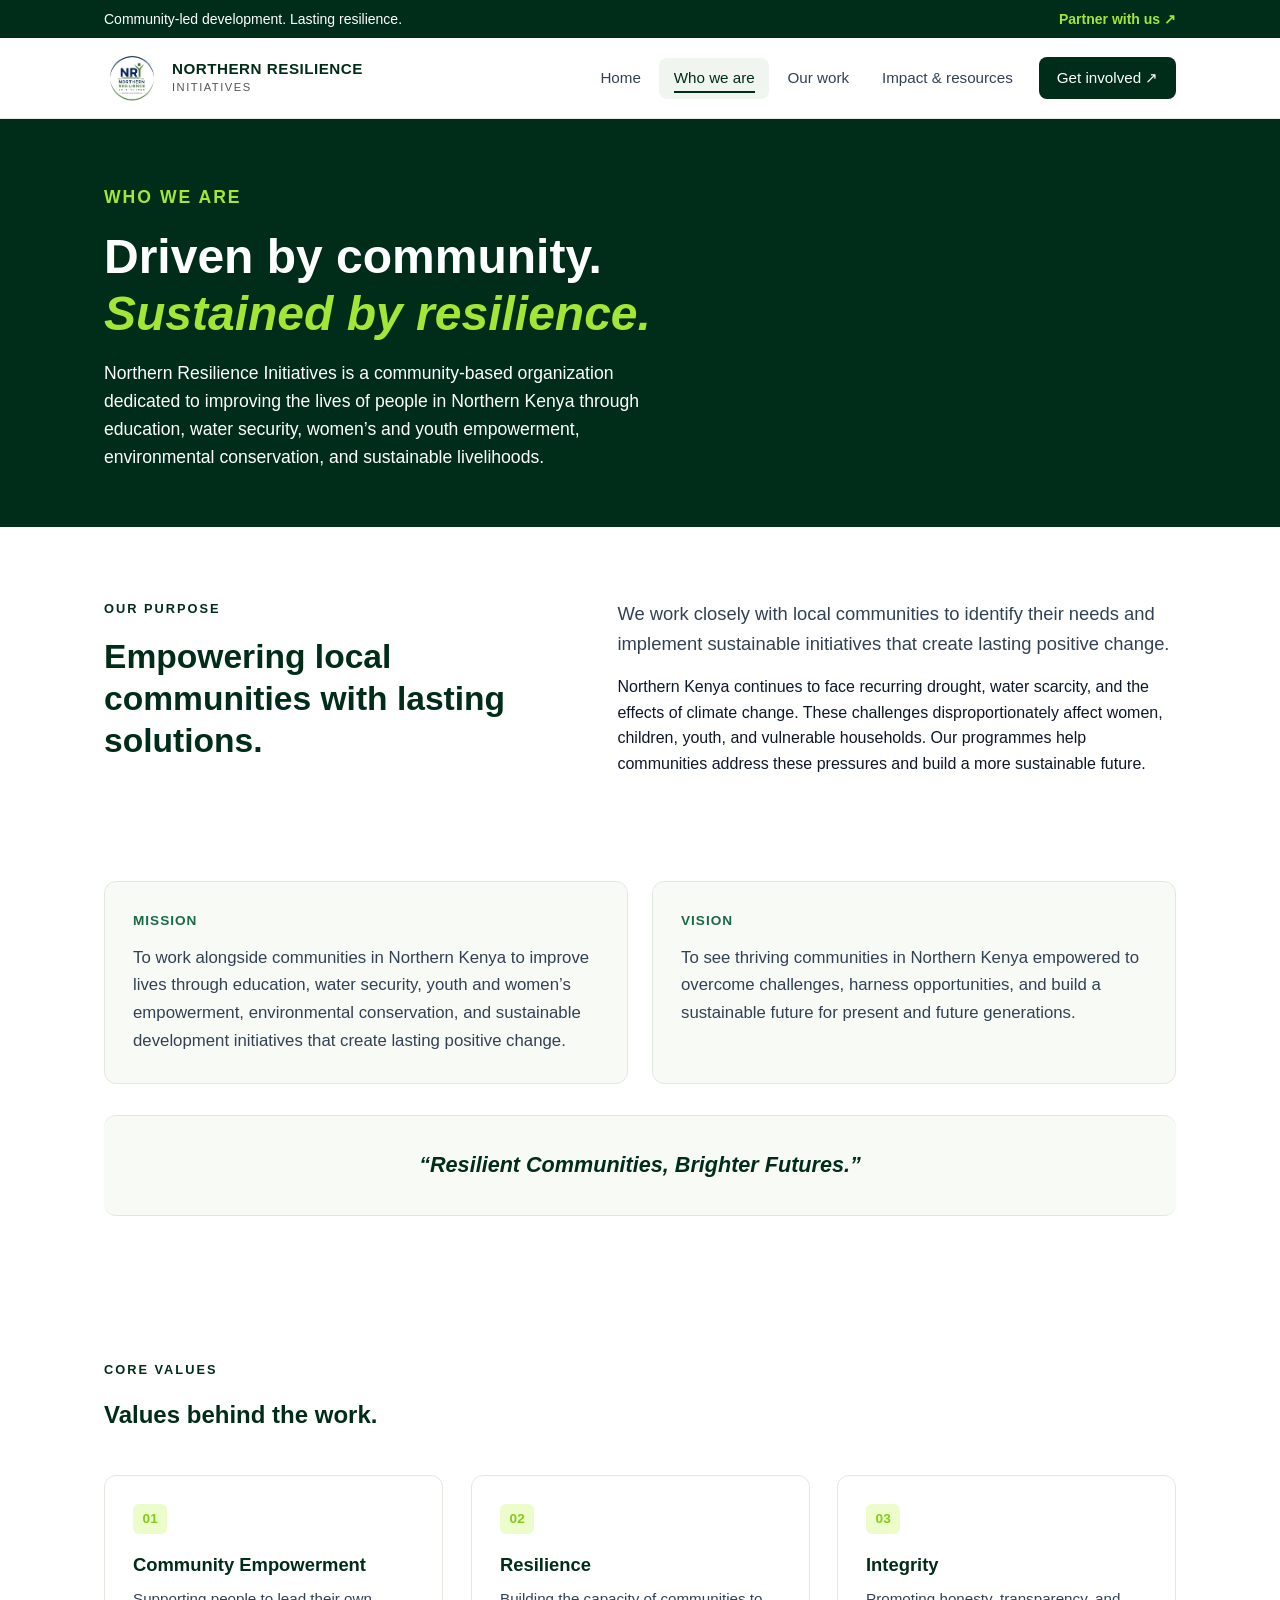
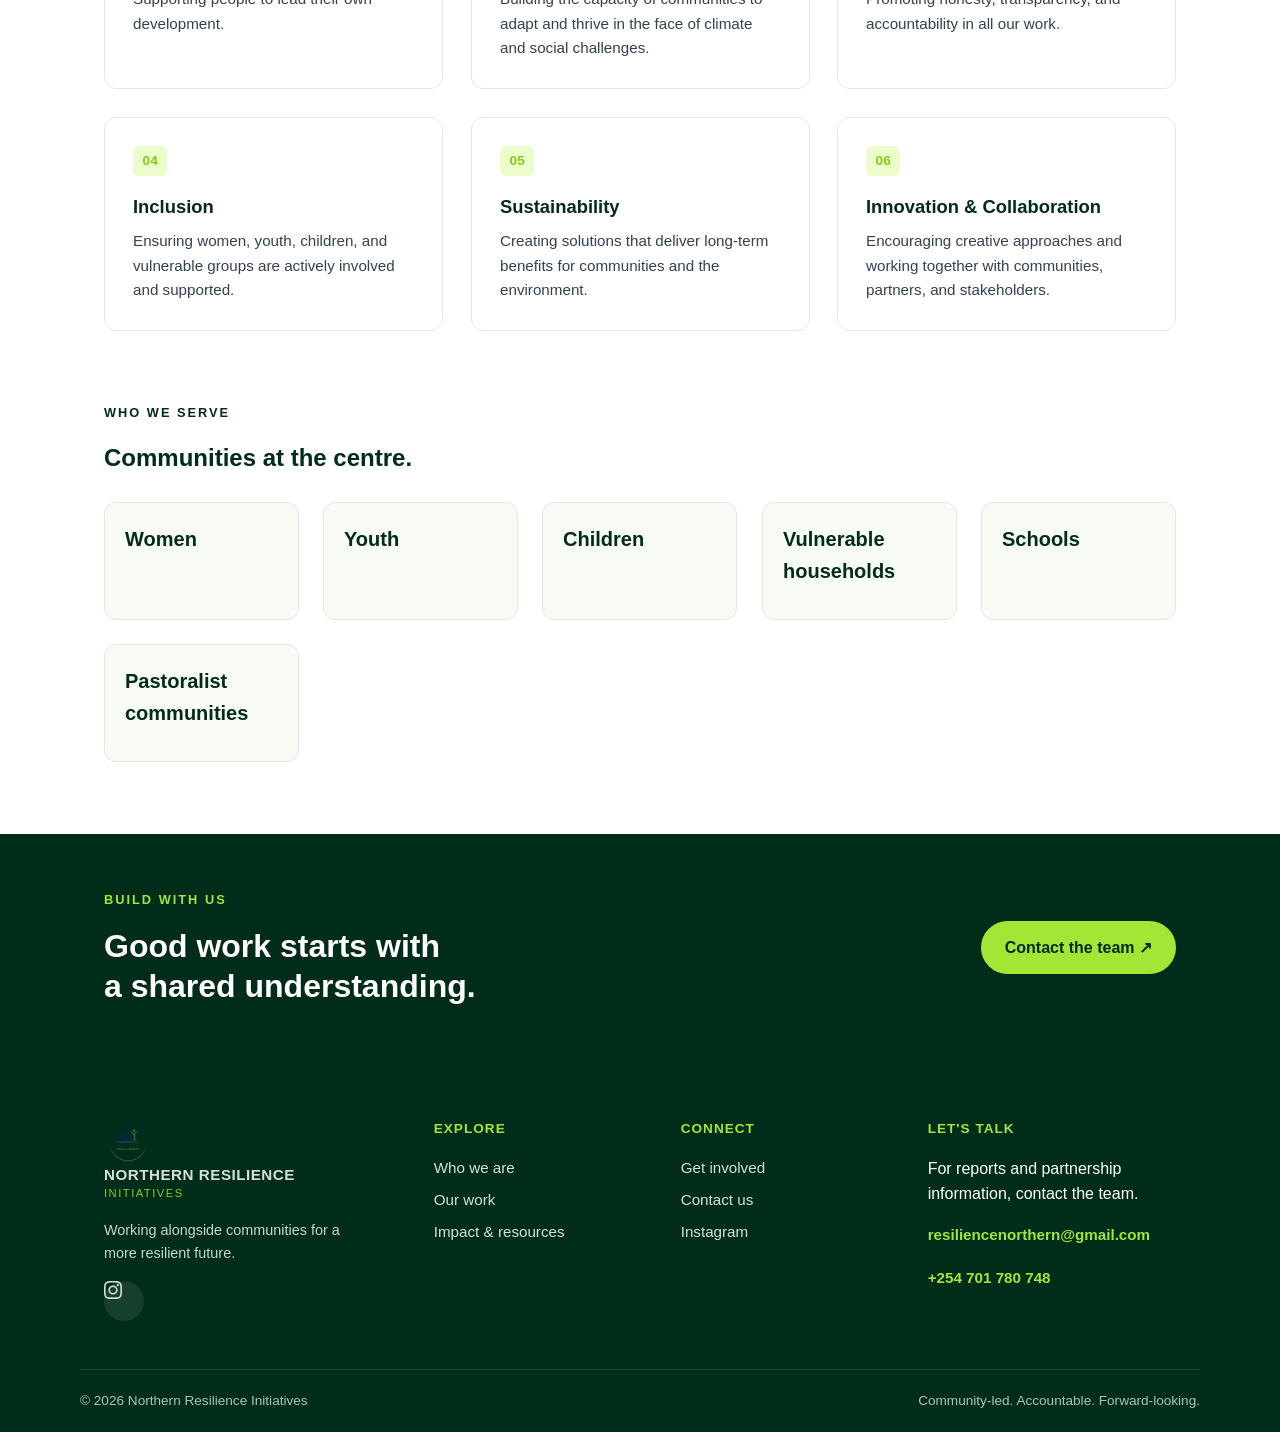
==== about.html @ 857b094c "Add files via upload" ====
<!DOCTYPE html>
<html lang="en">
<head>
  <meta charset="utf-8">
  <meta name="viewport" content="width=device-width, initial-scale=1">
  <meta name="description" content="Learn about Northern Resilience Initiatives — mission, vision, values and community-led approach in Northern Kenya.">
  <title>Who We Are | Northern Resilience Initiatives</title>
  <link rel="icon" href="assets/logo.png" type="image/png">
  <link rel="stylesheet" href="assets/styles.css">
  <script defer src="assets/site.js"></script>
</head>
<body>
  <a class="skip-link" href="#main">Skip to content</a>

  <div class="topbar">
    <div class="container topbar-inner">
      <span>Community-led development. Lasting resilience.</span>
      <a href="get-involved.html">Partner with us ↗</a>
    </div>
  </div>

  <header class="site-header">
    <div class="container nav-wrap">
      <a aria-label="Northern Resilience Initiatives Home" class="brand" href="index.html">
        <img src="assets/logo.png" alt="Northern Resilience Initiatives logo">
        <span class="brand-text">
          <strong>Northern Resilience</strong>
          <small>Initiatives</small>
        </span>
      </a>
      <button class="menu-toggle" aria-expanded="false" aria-controls="primary-nav">
        <span></span><span></span><span></span>
        <b class="sr-only">Toggle navigation</b>
      </button>
      <nav id="primary-nav" class="primary-nav" aria-label="Main navigation">
        <a href="index.html">Home</a>
        <a class="active" href="about.html">Who we are</a>
        <a href="programs.html">Our work</a>
        <a href="impact.html">Impact &amp; resources</a>
        <a class="nav-cta" href="get-involved.html">Get involved ↗</a>
      </nav>
    </div>
  </header>

  <main id="main">
    <section class="page-hero">
      <div class="container">
        <p class="eyebrow light">WHO WE ARE</p>
        <h1>Driven by community.<br><em>Sustained by resilience.</em></h1>
        <p>Northern Resilience Initiatives is a community-based organization dedicated to improving the lives of people in Northern Kenya through education, water security, women’s and youth empowerment, environmental conservation, and sustainable livelihoods.</p>
      </div>
    </section>

    <section class="section-pad">
      <div class="container split-content">
        <div>
          <p class="eyebrow">OUR PURPOSE</p>
          <h2>Empowering local communities with lasting solutions.</h2>
        </div>
        <div>
          <p class="lead">We work closely with local communities to identify their needs and implement sustainable initiatives that create lasting positive change.</p>
          <p>Northern Kenya continues to face recurring drought, water scarcity, and the effects of climate change. These challenges disproportionately affect women, children, youth, and vulnerable households. Our programmes help communities address these pressures and build a more sustainable future.</p>
        </div>
      </div>
    </section>

    <section class="section-pad" style="padding-top:0;">
      <div class="container">
        <div class="mv-grid">
          <div class="mv-card">
            <h3>Mission</h3>
            <p>To work alongside communities in Northern Kenya to improve lives through education, water security, youth and women’s empowerment, environmental conservation, and sustainable development initiatives that create lasting positive change.</p>
          </div>
          <div class="mv-card">
            <h3>Vision</h3>
            <p>To see thriving communities in Northern Kenya empowered to overcome challenges, harness opportunities, and build a sustainable future for present and future generations.</p>
          </div>
        </div>
        <div class="motto-band" style="margin-top:2rem; border-radius: var(--radius);">
          <p>“Resilient Communities, Brighter Futures.”</p>
        </div>
      </div>
    </section>

    <section class="section-pad">
      <div class="container">
        <p class="eyebrow">CORE VALUES</p>
        <h2 style="margin-bottom:2rem; color:var(--green-dark);">Values behind the work.</h2>
        <div class="values-grid">
          <article>
            <span>01</span>
            <h3>Community Empowerment</h3>
            <p>Supporting people to lead their own development.</p>
          </article>
          <article>
            <span>02</span>
            <h3>Resilience</h3>
            <p>Building the capacity of communities to adapt and thrive in the face of climate and social challenges.</p>
          </article>
          <article>
            <span>03</span>
            <h3>Integrity</h3>
            <p>Promoting honesty, transparency, and accountability in all our work.</p>
          </article>
          <article>
            <span>04</span>
            <h3>Inclusion</h3>
            <p>Ensuring women, youth, children, and vulnerable groups are actively involved and supported.</p>
          </article>
          <article>
            <span>05</span>
            <h3>Sustainability</h3>
            <p>Creating solutions that deliver long-term benefits for communities and the environment.</p>
          </article>
          <article>
            <span>06</span>
            <h3>Innovation &amp; Collaboration</h3>
            <p>Encouraging creative approaches and working together with communities, partners, and stakeholders.</p>
          </article>
        </div>
      </div>
    </section>

    <section class="section-pad" style="padding-top:0;">
      <div class="container">
        <p class="eyebrow">WHO WE SERVE</p>
        <h2 style="margin-bottom:1.5rem; color:var(--green-dark);">Communities at the centre.</h2>
        <div class="cards-grid" style="grid-template-columns: repeat(auto-fit, minmax(180px, 1fr));">
          <article class="program-card" style="padding:1.25rem;">
            <h3>Women</h3>
          </article>
          <article class="program-card" style="padding:1.25rem;">
            <h3>Youth</h3>
          </article>
          <article class="program-card" style="padding:1.25rem;">
            <h3>Children</h3>
          </article>
          <article class="program-card" style="padding:1.25rem;">
            <h3>Vulnerable households</h3>
          </article>
          <article class="program-card" style="padding:1.25rem;">
            <h3>Schools</h3>
          </article>
          <article class="program-card" style="padding:1.25rem;">
            <h3>Pastoralist communities</h3>
          </article>
        </div>
      </div>
    </section>

    <section class="cta-section">
      <div class="container cta-inner">
        <div>
          <p class="eyebrow light">BUILD WITH US</p>
          <h2>Good work starts with<br>a shared understanding.</h2>
        </div>
        <a class="button button-lime" href="contact.html">Contact the team ↗</a>
      </div>
    </section>
  </main>

  <footer class="site-footer">
    <div class="container footer-main">
      <div class="footer-brand">
        <a class="brand" href="index.html">
          <img src="assets/logo.png" alt="Logo">
          <span class="brand-text">
            <strong>Northern Resilience</strong>
            <small>Initiatives</small>
          </span>
        </a>
        <p>Working alongside communities for a more resilient future.</p>
        <div class="social-row">
          <a class="social-icon" href="https://www.instagram.com/northern_resilience_initiative" target="_blank" rel="noopener noreferrer" aria-label="Instagram">
            <svg viewBox="0 0 24 24" aria-hidden="true"><path d="M12 2.163c3.204 0 3.584.012 4.85.07 3.252.148 4.771 1.691 4.919 4.919.058 1.265.069 1.645.069 4.849 0 3.205-.012 3.584-.069 4.849-.149 3.225-1.664 4.771-4.919 4.919-1.266.058-1.644.07-4.85.07-3.204 0-3.584-.012-4.849-.07-3.26-.149-4.771-1.699-4.919-4.92-.058-1.265-.07-1.644-.07-4.849 0-3.204.013-3.583.07-4.849.149-3.227 1.664-4.771 4.919-4.919 1.266-.057 1.645-.069 4.849-.069zM12 0C8.741 0 8.333.014 7.053.072 2.695.272.273 2.69.073 7.052.014 8.333 0 8.741 0 12c0 3.259.014 3.668.072 4.948.2 4.358 2.618 6.78 6.98 6.98C8.333 23.986 8.741 24 12 24c3.259 0 3.668-.014 4.948-.072 4.354-.2 6.782-2.618 6.979-6.98.059-1.28.073-1.689.073-4.948 0-3.259-.014-3.667-.072-4.947-.196-4.354-2.617-6.78-6.979-6.98C15.668.014 15.259 0 12 0zm0 5.838a6.162 6.162 0 100 12.324 6.162 6.162 0 000-12.324zM12 16a4 4 0 110-8 4 4 0 010 8zm6.406-11.845a1.44 1.44 0 100 2.881 1.44 1.44 0 000-2.881z"/></svg>
          </a>
        </div>
      </div>
      <div>
        <h4>Explore</h4>
        <a href="about.html">Who we are</a>
        <a href="programs.html">Our work</a>
        <a href="impact.html">Impact &amp; resources</a>
      </div>
      <div>
        <h4>Connect</h4>
        <a href="get-involved.html">Get involved</a>
        <a href="contact.html">Contact us</a>
        <a href="https://www.instagram.com/northern_resilience_initiative" target="_blank" rel="noopener noreferrer">Instagram</a>
      </div>
      <div class="footer-contact">
        <h4>Let's talk</h4>
        <p>For reports and partnership information, contact the team.</p>
        <div class="contact-details">
          <a href="mailto:resiliencenorthern@gmail.com">resiliencenorthern@gmail.com</a>
          <a href="tel:+254701780748">+254 701 780 748</a>
        </div>
      </div>
    </div>
    <div class="container footer-bottom">
      <span>© <span data-year></span> Northern Resilience Initiatives</span>
      <span>Community-led. Accountable. Forward-looking.</span>
    </div>
  </footer>
</body>
</html>
---- assets/styles.css ----
/* Northern Resilience Initiatives - Clean Stylesheet */
:root {
  --green-dark: #002d1a;
  --green-mid: #0d4a2f;
  --green-light: #1a6b45;
  --lime: #a3e635;
  --lime-dark: #84cc16;
  --cream: #f8faf5;
  --white: #ffffff;
  --gray-100: #f1f5f0;
  --gray-200: #e2e8e0;
  --gray-500: #64748b;
  --gray-700: #334155;
  --gray-900: #0f172a;
  --font: -apple-system, BlinkMacSystemFont, 'Segoe UI', Roboto, 'Helvetica Neue', Arial, sans-serif;
  --radius: 12px;
  --shadow: 0 4px 20px rgba(0, 45, 26, 0.08);
  --shadow-lg: 0 10px 40px rgba(0, 45, 26, 0.12);
}

*, *::before, *::after { box-sizing: border-box; margin: 0; padding: 0; }

html { scroll-behavior: smooth; }

body {
  font-family: var(--font);
  color: var(--gray-900);
  line-height: 1.6;
  background: var(--white);
  -webkit-font-smoothing: antialiased;
}

img { max-width: 100%; height: auto; display: block; }

a { color: inherit; text-decoration: none; }

.container {
  width: 100%;
  max-width: 1120px;
  margin: 0 auto;
  padding: 0 1.5rem;
}

.sr-only {
  position: absolute;
  width: 1px; height: 1px;
  padding: 0; margin: -1px;
  overflow: hidden; clip: rect(0,0,0,0);
  border: 0;
}

.skip-link {
  position: absolute;
  top: -100px;
  left: 1rem;
  background: var(--green-dark);
  color: white;
  padding: 0.75rem 1.25rem;
  z-index: 1000;
  border-radius: 0 0 8px 8px;
}
.skip-link:focus { top: 0; }

/* ========== TOP BAR ========== */
.topbar {
  background: var(--green-dark);
  color: white;
  font-size: 0.875rem;
  padding: 0.5rem 0;
}
.topbar-inner {
  display: flex;
  justify-content: space-between;
  align-items: center;
  gap: 1rem;
}
.topbar a {
  color: var(--lime);
  font-weight: 600;
}
.topbar a:hover { text-decoration: underline; }

/* ========== HEADER ========== */
.site-header {
  background: white;
  border-bottom: 1px solid var(--gray-200);
  position: sticky;
  top: 0;
  z-index: 100;
  box-shadow: 0 1px 3px rgba(0,0,0,0.04);
}
.nav-wrap {
  display: flex;
  align-items: center;
  justify-content: space-between;
  min-height: 80px;
  gap: 1rem;
}
.brand {
  display: flex;
  align-items: center;
  gap: 0.75rem;
  text-decoration: none;
}
.brand img {
  height: 56px;
  width: auto;
}
.brand-text strong {
  display: block;
  font-size: 0.95rem;
  font-weight: 800;
  letter-spacing: 0.5px;
  color: var(--green-dark);
  text-transform: uppercase;
  line-height: 1.2;
}
.brand-text small {
  display: block;
  font-size: 0.7rem;
  font-weight: 500;
  letter-spacing: 1.5px;
  color: #555;
  text-transform: uppercase;
  margin-top: 1px;
}

.primary-nav {
  display: flex;
  align-items: center;
  gap: 0.25rem;
}
.primary-nav a {
  padding: 0.5rem 0.9rem;
  font-size: 0.95rem;
  font-weight: 500;
  color: var(--gray-700);
  border-radius: 8px;
  transition: all 0.2s;
}
.primary-nav a:hover,
.primary-nav a.active {
  color: var(--green-dark);
  background: var(--gray-100);
}
.primary-nav a.nav-cta {
  background: var(--green-dark);
  color: white;
  margin-left: 0.5rem;
  padding: 0.55rem 1.1rem;
}
.primary-nav a.nav-cta:hover {
  background: var(--green-mid);
  color: white;
}

.menu-toggle {
  display: none;
  background: none;
  border: none;
  cursor: pointer;
  padding: 0.5rem;
  flex-direction: column;
  gap: 5px;
}
.menu-toggle span {
  display: block;
  width: 24px;
  height: 2.5px;
  background: var(--green-dark);
  border-radius: 2px;
  transition: 0.3s;
}

/* ========== BUTTONS ========== */
.button {
  display: inline-flex;
  align-items: center;
  gap: 0.4rem;
  padding: 0.85rem 1.5rem;
  font-size: 1rem;
  font-weight: 600;
  border-radius: 999px;
  border: none;
  cursor: pointer;
  transition: all 0.2s;
  text-decoration: none;
}
.button-lime {
  background: var(--lime);
  color: var(--green-dark);
}
.button-lime:hover {
  background: var(--lime-dark);
  transform: translateY(-1px);
}
.button-dark {
  background: var(--green-dark);
  color: white;
}
.button-dark:hover {
  background: var(--green-mid);
}
.button-outline-light {
  background: transparent;
  color: white;
  border: 2px solid rgba(255,255,255,0.7);
}
.button-outline-light:hover {
  background: rgba(255,255,255,0.15);
  border-color: white;
}

.text-link {
  display: inline-flex;
  align-items: center;
  gap: 0.3rem;
  color: var(--green-dark);
  font-weight: 600;
  font-size: 0.95rem;
}
.text-link:hover { text-decoration: underline; }
.text-link-light { color: var(--lime); }

/* ========== HERO ========== */
.hero {
  position: relative;
  min-height: 85vh;
  display: flex;
  align-items: center;
  color: white;
  overflow: hidden;
  background: var(--green-dark);
}
.hero-video,
.hero-image {
  position: absolute;
  inset: 0;
  width: 100%;
  height: 100%;
  object-fit: cover;
  opacity: 0.35;
  z-index: 1;
}
.hero-shade {
  position: absolute;
  inset: 0;
  background: linear-gradient(135deg, rgba(0,45,26,0.85) 0%, rgba(0,45,26,0.55) 100%);
  z-index: 2;
}
.hero-content {
  position: relative;
  z-index: 3;
  padding: 4rem 0;
  max-width: 720px;
}
.eyebrow {
  font-size: 0.8rem;
  font-weight: 700;
  letter-spacing: 2px;
  text-transform: uppercase;
  margin-bottom: 1rem;
  color: var(--green-dark);
}
.eyebrow.light { color: var(--lime); }

.hero h1 {
  font-size: clamp(2.2rem, 5vw, 3.4rem);
  font-weight: 800;
  line-height: 1.15;
  margin-bottom: 1.25rem;
}
.hero h1 em {
  font-style: italic;
  font-weight: 600;
  color: var(--lime);
}
.hero-copy {
  font-size: 1.15rem;
  opacity: 0.95;
  margin-bottom: 2rem;
  max-width: 540px;
}
.hero-actions {
  display: flex;
  flex-wrap: wrap;
  gap: 1rem;
  margin-bottom: 2rem;
}
.hero-note {
  display: flex;
  align-items: center;
  gap: 0.6rem;
  font-size: 0.9rem;
  opacity: 0.85;
}
.hero-dot {
  width: 8px; height: 8px;
  background: var(--lime);
  border-radius: 50%;
}

/* ========== SECTIONS ========== */
.section-pad { padding: 4.5rem 0; }

.page-hero {
  background: var(--green-dark);
  color: white;
  padding: 4rem 0 3.5rem;
}
.page-hero h1 {
  font-size: clamp(2rem, 4.5vw, 3rem);
  font-weight: 800;
  line-height: 1.2;
  margin-bottom: 1rem;
}
.page-hero h1 em {
  font-style: italic;
  color: var(--lime);
}
.page-hero p {
  font-size: 1.1rem;
  opacity: 0.9;
  max-width: 560px;
}

.intro-grid,
.split-content {
  display: grid;
  grid-template-columns: 1fr 1.2fr;
  gap: 3rem;
  align-items: start;
}
.intro-grid h2,
.split-content h2 {
  font-size: clamp(1.6rem, 3vw, 2.1rem);
  font-weight: 800;
  line-height: 1.25;
  color: var(--green-dark);
}
.intro-grid h2 em,
.split-content h2 em {
  font-style: italic;
  color: var(--green-light);
}
.lead {
  font-size: 1.15rem;
  color: var(--gray-700);
  margin-bottom: 1rem;
}

/* ========== PROGRAM CARDS ========== */
.section-heading {
  display: flex;
  justify-content: space-between;
  align-items: flex-end;
  margin-bottom: 2.5rem;
  gap: 1rem;
}
.section-heading h2 {
  font-size: clamp(1.6rem, 3vw, 2rem);
  font-weight: 800;
  color: var(--green-dark);
}

.cards-grid {
  display: grid;
  grid-template-columns: repeat(3, 1fr);
  gap: 1.5rem;
}
.program-card {
  background: var(--cream);
  border-radius: var(--radius);
  padding: 1.75rem;
  border: 1px solid var(--gray-200);
  transition: all 0.25s;
  display: flex;
  flex-direction: column;
}
.program-card:hover {
  box-shadow: var(--shadow);
  transform: translateY(-3px);
}
.card-number {
  font-size: 0.75rem;
  font-weight: 700;
  letter-spacing: 1px;
  color: var(--green-light);
  margin-bottom: 1rem;
}
.card-icon {
  font-size: 1.5rem;
  margin-bottom: 0.75rem;
  color: var(--green-dark);
}
.program-card h3 {
  font-size: 1.25rem;
  font-weight: 700;
  margin-bottom: 0.75rem;
  color: var(--green-dark);
}
.program-card p {
  font-size: 0.95rem;
  color: var(--gray-700);
  flex-grow: 1;
  margin-bottom: 1.25rem;
}

/* ========== QUOTE ========== */
.quote-band {
  background: var(--green-dark);
  color: white;
  padding: 3.5rem 0;
  text-align: center;
}
.quote-inner {
  max-width: 700px;
  margin: 0 auto;
  position: relative;
}
.quote-mark {
  font-size: 4rem;
  line-height: 1;
  color: var(--lime);
  opacity: 0.6;
  display: block;
  margin-bottom: -0.5rem;
}
.quote-band blockquote {
  font-size: 1.4rem;
  font-weight: 500;
  font-style: italic;
  line-height: 1.45;
}

/* ========== VALUES ========== */
.values-grid {
  display: grid;
  grid-template-columns: repeat(3, 1fr);
  gap: 1.75rem;
  margin-top: 2.5rem;
}
.values-grid article {
  background: white;
  border: 1px solid var(--gray-200);
  border-radius: var(--radius);
  padding: 1.75rem;
}
.values-grid span {
  display: inline-block;
  font-size: 0.85rem;
  font-weight: 800;
  color: var(--lime-dark);
  background: #ecfccb;
  padding: 0.25rem 0.6rem;
  border-radius: 6px;
  margin-bottom: 1rem;
}
.values-grid h3 {
  font-size: 1.15rem;
  font-weight: 700;
  color: var(--green-dark);
  margin-bottom: 0.5rem;
}
.values-grid p {
  font-size: 0.95rem;
  color: var(--gray-700);
}

/* ========== PROGRAM DETAIL ========== */
.program-list {
  display: flex;
  flex-direction: column;
  gap: 3rem;
}
.program-detail {
  display: grid;
  grid-template-columns: 80px 1fr;
  gap: 1.5rem;
  padding-bottom: 2.5rem;
  border-bottom: 1px solid var(--gray-200);
}
.program-detail:last-child { border-bottom: none; }
.program-detail-number {
  font-size: 2.5rem;
  font-weight: 800;
  color: var(--lime-dark);
  line-height: 1;
}
.program-detail h2 {
  font-size: 1.6rem;
  font-weight: 800;
  color: var(--green-dark);
  margin-bottom: 0.5rem;
}
.tag-row {
  display: flex;
  flex-wrap: wrap;
  gap: 0.5rem;
  margin-top: 1rem;
}
.tag-row span {
  background: var(--gray-100);
  color: var(--green-dark);
  font-size: 0.8rem;
  font-weight: 600;
  padding: 0.3rem 0.75rem;
  border-radius: 999px;
}

/* ========== IMAGE SECTIONS ========== */
.photo-section {
  display: grid;
  grid-template-columns: 1fr 1fr;
  gap: 2rem;
  align-items: center;
  margin: 2.5rem 0;
}
.photo-section img {
  border-radius: var(--radius);
  box-shadow: var(--shadow);
  width: 100%;
  height: 320px;
  object-fit: cover;
}
.photo-section.full {
  grid-template-columns: 1fr;
}
.photo-section.full img {
  height: 400px;
}

.img-grid {
  display: grid;
  grid-template-columns: repeat(2, 1fr);
  gap: 1rem;
  margin: 2rem 0;
}
.img-grid img {
  border-radius: var(--radius);
  width: 100%;
  height: 260px;
  object-fit: cover;
  box-shadow: var(--shadow);
}

/* ========== CTA ========== */
.cta-section {
  background: var(--green-dark);
  color: white;
  padding: 3.5rem 0;
}
.cta-inner {
  display: flex;
  justify-content: space-between;
  align-items: center;
  gap: 2rem;
  flex-wrap: wrap;
}
.cta-inner h2,
.cta-inner h3 {
  font-size: clamp(1.5rem, 3vw, 2rem);
  font-weight: 800;
  line-height: 1.25;
}

/* ========== FORMS ========== */
.contact-grid,
.involvement-grid {
  display: grid;
  grid-template-columns: 1fr 1fr;
  gap: 3rem;
  align-items: start;
}
.form-card {
  background: var(--cream);
  border-radius: var(--radius);
  padding: 2rem;
  border: 1px solid var(--gray-200);
}
.form-card h2 {
  font-size: 1.4rem;
  font-weight: 800;
  color: var(--green-dark);
  margin-bottom: 1.25rem;
}
.form-card label {
  display: block;
  font-size: 0.9rem;
  font-weight: 600;
  margin-bottom: 0.35rem;
  margin-top: 1rem;
  color: var(--gray-700);
}
.form-card input,
.form-card select,
.form-card textarea {
  width: 100%;
  padding: 0.75rem 1rem;
  border: 1px solid var(--gray-200);
  border-radius: 8px;
  font-size: 1rem;
  font-family: inherit;
  background: white;
  transition: border 0.2s;
}
.form-card input:focus,
.form-card select:focus,
.form-card textarea:focus {
  outline: none;
  border-color: var(--green-light);
  box-shadow: 0 0 0 3px rgba(26, 107, 69, 0.15);
}
.form-card .consent {
  display: flex;
  gap: 0.6rem;
  align-items: flex-start;
  margin-top: 1.25rem;
  font-size: 0.9rem;
}
.form-card .consent input {
  width: auto;
  margin-top: 0.2rem;
}
.form-submit {
  margin-top: 1.5rem;
  width: 100%;
  justify-content: center;
}
.form-note {
  font-size: 0.8rem;
  color: var(--gray-500);
  margin-top: 1rem;
}
.hidden-field { display: none; }

.involvement-option {
  display: flex;
  gap: 1rem;
  margin-bottom: 1.5rem;
}
.involvement-option > span {
  font-size: 1.1rem;
  font-weight: 800;
  color: var(--lime-dark);
  flex-shrink: 0;
}
.involvement-option h3 {
  font-size: 1.1rem;
  font-weight: 700;
  color: var(--green-dark);
  margin-bottom: 0.25rem;
}
.editor-note {
  font-size: 0.9rem;
  color: var(--gray-500);
  font-style: italic;
  margin-top: 1.5rem;
}

/* ========== RESOURCES ========== */
.resource-list {
  display: flex;
  flex-direction: column;
  gap: 1rem;
  margin-top: 2rem;
}
.resource-item {
  display: flex;
  align-items: center;
  gap: 1.25rem;
  background: white;
  border: 1px solid var(--gray-200);
  border-radius: var(--radius);
  padding: 1.25rem 1.5rem;
}
.resource-icon {
  background: var(--green-dark);
  color: white;
  font-size: 0.75rem;
  font-weight: 700;
  padding: 0.5rem 0.7rem;
  border-radius: 6px;
  flex-shrink: 0;
}
.resource-item h3 {
  font-size: 1.05rem;
  font-weight: 700;
  color: var(--green-dark);
}
.resource-item p {
  font-size: 0.9rem;
  color: var(--gray-500);
}
.resource-status {
  margin-left: auto;
  font-size: 0.8rem;
  font-weight: 600;
  color: #b45309;
  background: #fef3c7;
  padding: 0.3rem 0.7rem;
  border-radius: 999px;
  white-space: nowrap;
}


.section-header {
  display: flex;
  flex-wrap: wrap;
  align-items: baseline;
  justify-content: space-between;
  gap: 1rem;
  margin-bottom: 2rem;
}
.section-header h2 {
  font-size: 1.9rem;
  font-weight: 800;
  color: var(--green-dark);
}

/* ========== FOOTER ========== */
.site-footer {
  background: var(--green-dark);
  color: white;
  padding: 3.5rem 0 0;
}
.footer-main {
  display: grid;
  grid-template-columns: 1.4fr 1fr 1fr 1.2fr;
  gap: 2.5rem;
  padding-bottom: 2.5rem;
  border-bottom: 1px solid rgba(255,255,255,0.1);
}
.footer-brand .brand {
  margin-bottom: 1rem;
}
.footer-brand img {
  height: 48px;
  border-radius: 50%;
}
.footer-brand .brand-text strong { color: white; }
.footer-brand .brand-text small { color: var(--lime); }
.footer-brand p {
  font-size: 0.9rem;
  opacity: 0.8;
  max-width: 260px;
  margin-top: 0.75rem;
}
.footer-main h4 {
  font-size: 0.85rem;
  font-weight: 700;
  letter-spacing: 1px;
  text-transform: uppercase;
  margin-bottom: 1rem;
  color: var(--lime);
}
.footer-main a {
  display: block;
  font-size: 0.95rem;
  opacity: 0.85;
  margin-bottom: 0.5rem;
  transition: opacity 0.2s;
}
.footer-main a:hover { opacity: 1; text-decoration: underline; }
.footer-bottom {
  display: flex;
  justify-content: space-between;
  align-items: center;
  padding: 1.25rem 0;
  font-size: 0.85rem;
  opacity: 0.7;
  flex-wrap: wrap;
  gap: 0.5rem;
}

/* ========== THANK YOU ========== */
.thankyou {
  min-height: 80vh;
  display: flex;
  flex-direction: column;
  align-items: center;
  justify-content: center;
  text-align: center;
  padding: 2rem;
}
.thankyou-mark {
  width: 70px; height: 70px;
  background: var(--lime);
  color: var(--green-dark);
  font-size: 2rem;
  font-weight: 800;
  border-radius: 50%;
  display: flex;
  align-items: center;
  justify-content: center;
  margin-bottom: 1.5rem;
}
.thankyou h1 {
  font-size: 2.2rem;
  font-weight: 800;
  color: var(--green-dark);
  margin-bottom: 1rem;
}
.thankyou h1 em { font-style: italic; color: var(--green-light); }
.thankyou p {
  max-width: 420px;
  color: var(--gray-700);
  margin-bottom: 2rem;
}

/* ========== POLICY ========== */
.policy-copy {
  max-width: 720px;
}
.policy-copy h2 {
  font-size: 1.3rem;
  font-weight: 700;
  color: var(--green-dark);
  margin: 2rem 0 0.75rem;
}
.policy-copy p {
  margin-bottom: 1rem;
  color: var(--gray-700);
}

/* ========== RESPONSIVE ========== */
@media (max-width: 900px) {
  .cards-grid,
  .values-grid {
    grid-template-columns: 1fr;
  }
  .intro-grid,
  .split-content,
  .contact-grid,
  .involvement-grid,
  .photo-section {
    grid-template-columns: 1fr;
  }
  .footer-main {
    grid-template-columns: 1fr 1fr;
  }
  .program-detail {
    grid-template-columns: 1fr;
  }
  .program-detail-number {
    font-size: 1.8rem;
  }
}

@media (max-width: 768px) {
  .menu-toggle { display: flex; }
  .primary-nav {
    display: none;
    position: absolute;
    top: 100%;
    left: 0; right: 0;
    background: white;
    flex-direction: column;
    padding: 1rem;
    border-bottom: 1px solid var(--gray-200);
    box-shadow: var(--shadow);
  }
  .primary-nav.open { display: flex; }
  .primary-nav a {
    width: 100%;
    padding: 0.85rem 1rem;
  }
  .primary-nav a.nav-cta {
    margin: 0.5rem 0 0;
    text-align: center;
    justify-content: center;
  }
  .hero { min-height: 75vh; }
  .cta-inner { flex-direction: column; align-items: flex-start; }
  .footer-main { grid-template-columns: 1fr; }
  .img-grid { grid-template-columns: 1fr; }
  .resource-item { flex-wrap: wrap; }
  .resource-status { margin-left: 0; margin-top: 0.5rem; }
}

@media (max-width: 480px) {
  .hero-actions { flex-direction: column; }
  .button { width: 100%; justify-content: center; }
}

/* ========== CONTACT DETAILS & SOCIAL ========== */
.contact-details {
  display: flex;
  flex-direction: column;
  gap: 0.65rem;
  margin-top: 1rem;
}
.contact-details a {
  display: inline-flex;
  align-items: center;
  gap: 0.5rem;
  color: var(--lime);
  font-weight: 600;
  opacity: 1;
}
.contact-details a:hover {
  text-decoration: underline;
}
.social-row {
  display: flex;
  gap: 0.75rem;
  margin-top: 1rem;
  align-items: center;
}
.social-icon {
  display: inline-flex;
  align-items: center;
  justify-content: center;
  width: 40px;
  height: 40px;
  border-radius: 50%;
  background: rgba(255,255,255,0.1);
  color: white;
  transition: background 0.2s, transform 0.2s;
}
.social-icon:hover {
  background: var(--lime);
  color: var(--green-dark);
  transform: translateY(-2px);
  text-decoration: none !important;
  opacity: 1 !important;
}
.social-icon svg {
  width: 18px;
  height: 18px;
  fill: currentColor;
}

/* Mission / Vision cards */
.mv-grid {
  display: grid;
  grid-template-columns: 1fr 1fr;
  gap: 1.5rem;
  margin-top: 2rem;
}
.mv-card {
  background: var(--cream);
  border-radius: var(--radius);
  padding: 1.75rem;
  border: 1px solid var(--gray-200);
}
.mv-card h3 {
  font-size: 0.85rem;
  letter-spacing: 1px;
  text-transform: uppercase;
  color: var(--green-light);
  margin-bottom: 0.75rem;
  font-weight: 700;
}
.mv-card p {
  color: var(--gray-700);
  font-size: 1.05rem;
  line-height: 1.65;
}
.motto-band {
  text-align: center;
  padding: 2rem 1rem;
  background: var(--cream);
  border-top: 1px solid var(--gray-200);
  border-bottom: 1px solid var(--gray-200);
}
.motto-band p {
  font-size: 1.35rem;
  font-style: italic;
  color: var(--green-dark);
  font-weight: 600;
}
@media (max-width: 900px) {
  .mv-grid { grid-template-columns: 1fr; }
}

/* ========== PROFESSIONAL ANIMATIONS ========== */

/* Core keyframes */
@keyframes heroFadeUp {
  from {
    opacity: 0;
    transform: translateY(32px);
  }
  to {
    opacity: 1;
    transform: translateY(0);
  }
}

@keyframes fadeUp {
  from {
    opacity: 0;
    transform: translateY(24px);
  }
  to {
    opacity: 1;
    transform: translateY(0);
  }
}

@keyframes scaleIn {
  from {
    opacity: 0;
    transform: scale(1.06);
  }
  to {
    opacity: 1;
    transform: scale(1);
  }
}

@keyframes softScale {
  from {
    opacity: 0;
    transform: scale(0.96) translateY(16px);
  }
  to {
    opacity: 1;
    transform: scale(1) translateY(0);
  }
}

@keyframes slideInLeft {
  from {
    opacity: 0;
    transform: translateX(-28px);
  }
  to {
    opacity: 1;
    transform: translateX(0);
  }
}

@keyframes slideInRight {
  from {
    opacity: 0;
    transform: translateX(28px);
  }
  to {
    opacity: 1;
    transform: translateX(0);
  }
}

/* Hero entrance (homepage) */
.hero-content .eyebrow,
.hero-content h1,
.hero-content .hero-copy,
.hero-content .hero-actions,
.hero-content .hero-note {
  opacity: 0;
  animation: heroFadeUp 0.9s cubic-bezier(0.22, 1, 0.36, 1) forwards;
}

.hero-content .eyebrow { animation-delay: 0.12s; }
.hero-content h1 { animation-delay: 0.28s; }
.hero-content .hero-copy { animation-delay: 0.48s; }
.hero-content .hero-actions { animation-delay: 0.64s; }
.hero-content .hero-note { animation-delay: 0.82s; }

/* Page heroes */
.page-hero .eyebrow,
.page-hero h1,
.page-hero p {
  opacity: 0;
  animation: heroFadeUp 0.85s cubic-bezier(0.22, 1, 0.36, 1) forwards;
}

.page-hero .eyebrow { animation-delay: 0.1s; }
.page-hero h1 { animation-delay: 0.28s; }
.page-hero p { animation-delay: 0.46s; }

/* Motto band */
.motto-band {
  opacity: 0;
  transform: translateY(12px);
  transition: opacity 0.7s cubic-bezier(0.22, 1, 0.36, 1), transform 0.7s cubic-bezier(0.22, 1, 0.36, 1);
}
.motto-band.is-visible {
  opacity: 1;
  transform: translateY(0);
}

/* Scroll reveal base */
.reveal {
  opacity: 0;
  transform: translateY(22px);
  transition: opacity 0.7s cubic-bezier(0.22, 1, 0.36, 1),
              transform 0.7s cubic-bezier(0.22, 1, 0.36, 1);
  will-change: opacity, transform;
}
.reveal.is-visible {
  opacity: 1;
  transform: translateY(0);
}

/* Cards & grid items – staggered soft scale */
.reveal-card {
  opacity: 0;
  transform: scale(0.97) translateY(18px);
  transition: opacity 0.65s cubic-bezier(0.22, 1, 0.36, 1),
              transform 0.65s cubic-bezier(0.22, 1, 0.36, 1),
              box-shadow 0.3s ease;
  will-change: opacity, transform;
}
.reveal-card.is-visible {
  opacity: 1;
  transform: scale(1) translateY(0);
}

/* Images – professional scale + fade */
.reveal-img {
  opacity: 0;
  transform: scale(1.05);
  transition: opacity 0.9s cubic-bezier(0.22, 1, 0.36, 1),
              transform 1s cubic-bezier(0.22, 1, 0.36, 1);
  will-change: opacity, transform;
}
.reveal-img.is-visible {
  opacity: 1;
  transform: scale(1);
}

/* Photo section side content */
.reveal-left {
  opacity: 0;
  transform: translateX(-24px);
  transition: opacity 0.75s cubic-bezier(0.22, 1, 0.36, 1),
              transform 0.75s cubic-bezier(0.22, 1, 0.36, 1);
}
.reveal-left.is-visible {
  opacity: 1;
  transform: translateX(0);
}

.reveal-right {
  opacity: 0;
  transform: translateX(24px);
  transition: opacity 0.75s cubic-bezier(0.22, 1, 0.36, 1),
              transform 0.75s cubic-bezier(0.22, 1, 0.36, 1);
}
.reveal-right.is-visible {
  opacity: 1;
  transform: translateX(0);
}

/* Quote band */
.quote-band .quote-inner {
  opacity: 0;
  transform: translateY(20px);
  transition: opacity 0.8s cubic-bezier(0.22, 1, 0.36, 1),
              transform 0.8s cubic-bezier(0.22, 1, 0.36, 1);
}
.quote-band.is-visible .quote-inner {
  opacity: 1;
  transform: translateY(0);
}

/* CTA section */
.cta-section .cta-inner {
  opacity: 0;
  transform: translateY(18px);
  transition: opacity 0.7s cubic-bezier(0.22, 1, 0.36, 1),
              transform 0.7s cubic-bezier(0.22, 1, 0.36, 1);
}
.cta-section.is-visible .cta-inner {
  opacity: 1;
  transform: translateY(0);
}

/* Enhanced image hover (photos) */
.img-grid img,
.photo-section img {
  transition: transform 0.55s cubic-bezier(0.22, 1, 0.36, 1),
              box-shadow 0.4s ease;
}
.img-grid img:hover,
.photo-section img:hover {
  transform: scale(1.03);
  box-shadow: 0 12px 36px rgba(0, 45, 26, 0.18);
}

/* Program / value cards hover refinement */
.program-card {
  transition: transform 0.35s cubic-bezier(0.22, 1, 0.36, 1),
              box-shadow 0.35s ease,
              border-color 0.3s ease;
}
.program-card:hover {
  transform: translateY(-6px);
  box-shadow: var(--shadow-lg);
}

.values-grid article {
  transition: transform 0.35s cubic-bezier(0.22, 1, 0.36, 1),
              box-shadow 0.35s ease;
}
.values-grid article:hover {
  transform: translateY(-4px);
  box-shadow: var(--shadow);
}

/* Buttons refined motion */
.button {
  transition: transform 0.25s cubic-bezier(0.22, 1, 0.36, 1),
              background 0.25s ease,
              box-shadow 0.25s ease,
              border-color 0.25s ease;
}
.button:hover {
  transform: translateY(-2px);
}
.button:active {
  transform: translateY(0);
}

/* Nav link subtle underline motion */
.primary-nav a:not(.nav-cta) {
  position: relative;
}
.primary-nav a:not(.nav-cta)::after {
  content: '';
  position: absolute;
  left: 0.9rem;
  right: 0.9rem;
  bottom: 0.35rem;
  height: 2px;
  background: var(--green-dark);
  transform: scaleX(0);
  transform-origin: left;
  transition: transform 0.3s cubic-bezier(0.22, 1, 0.36, 1);
}
.primary-nav a:not(.nav-cta):hover::after,
.primary-nav a:not(.nav-cta).active::after {
  transform: scaleX(1);
}

/* Stagger helpers (applied via JS data-delay or nth) */
.reveal-card:nth-child(1) { transition-delay: 0.05s; }
.reveal-card:nth-child(2) { transition-delay: 0.12s; }
.reveal-card:nth-child(3) { transition-delay: 0.19s; }
.reveal-card:nth-child(4) { transition-delay: 0.26s; }
.reveal-card:nth-child(5) { transition-delay: 0.33s; }
.reveal-card:nth-child(6) { transition-delay: 0.40s; }

.img-grid .reveal-img:nth-child(1) { transition-delay: 0.08s; }
.img-grid .reveal-img:nth-child(2) { transition-delay: 0.2s; }

/* Respect reduced motion */
@media (prefers-reduced-motion: reduce) {
  .hero-content .eyebrow,
  .hero-content h1,
  .hero-content .hero-copy,
  .hero-content .hero-actions,
  .hero-content .hero-note,
  .page-hero .eyebrow,
  .page-hero h1,
  .page-hero p,
  .motto-band,
  .reveal,
  .reveal-card,
  .reveal-img,
  .reveal-left,
  .reveal-right,
  .quote-band .quote-inner,
  .cta-section .cta-inner {
    opacity: 1 !important;
    transform: none !important;
    animation: none !important;
    transition: none !important;
  }

  .img-grid img:hover,
  .photo-section img:hover,
  .program-card:hover,
  .values-grid article:hover,
  .button:hover {
    transform: none;
  }

  .primary-nav a:not(.nav-cta)::after {
    display: none;
  }
}
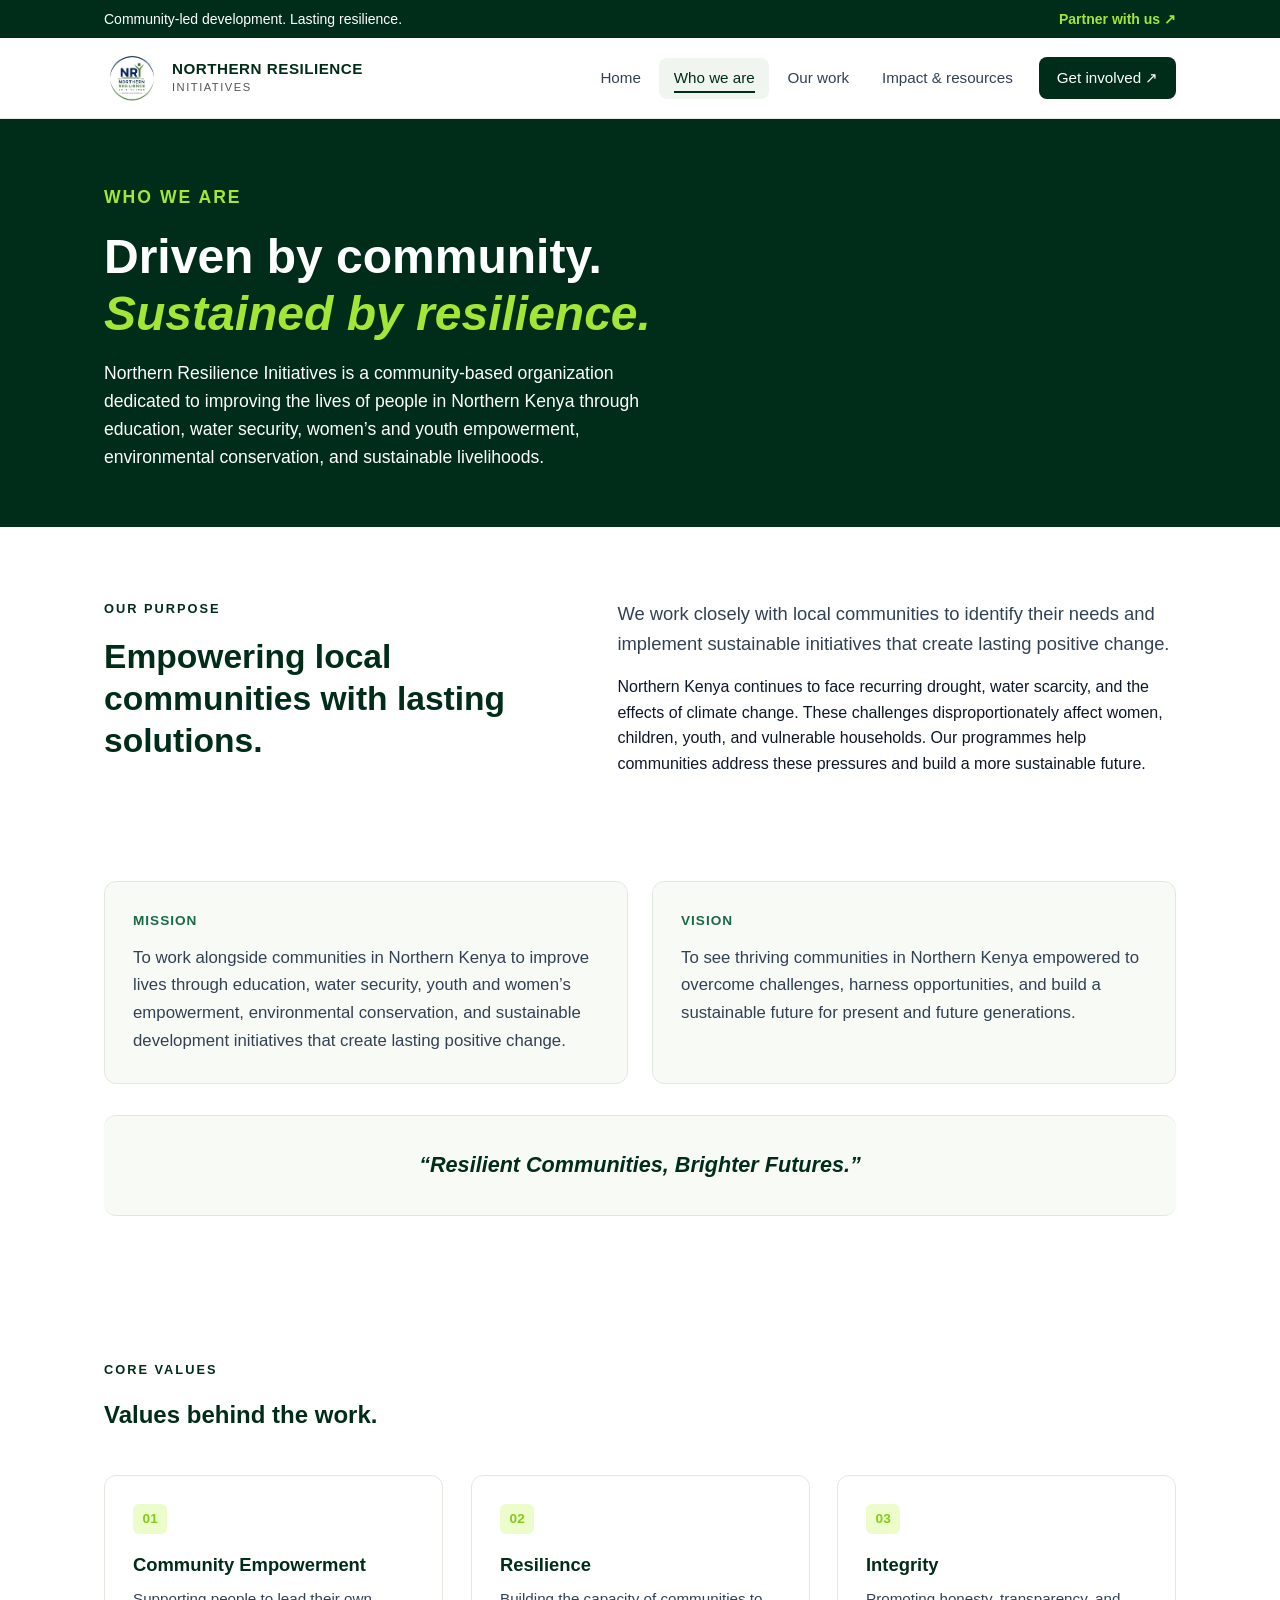
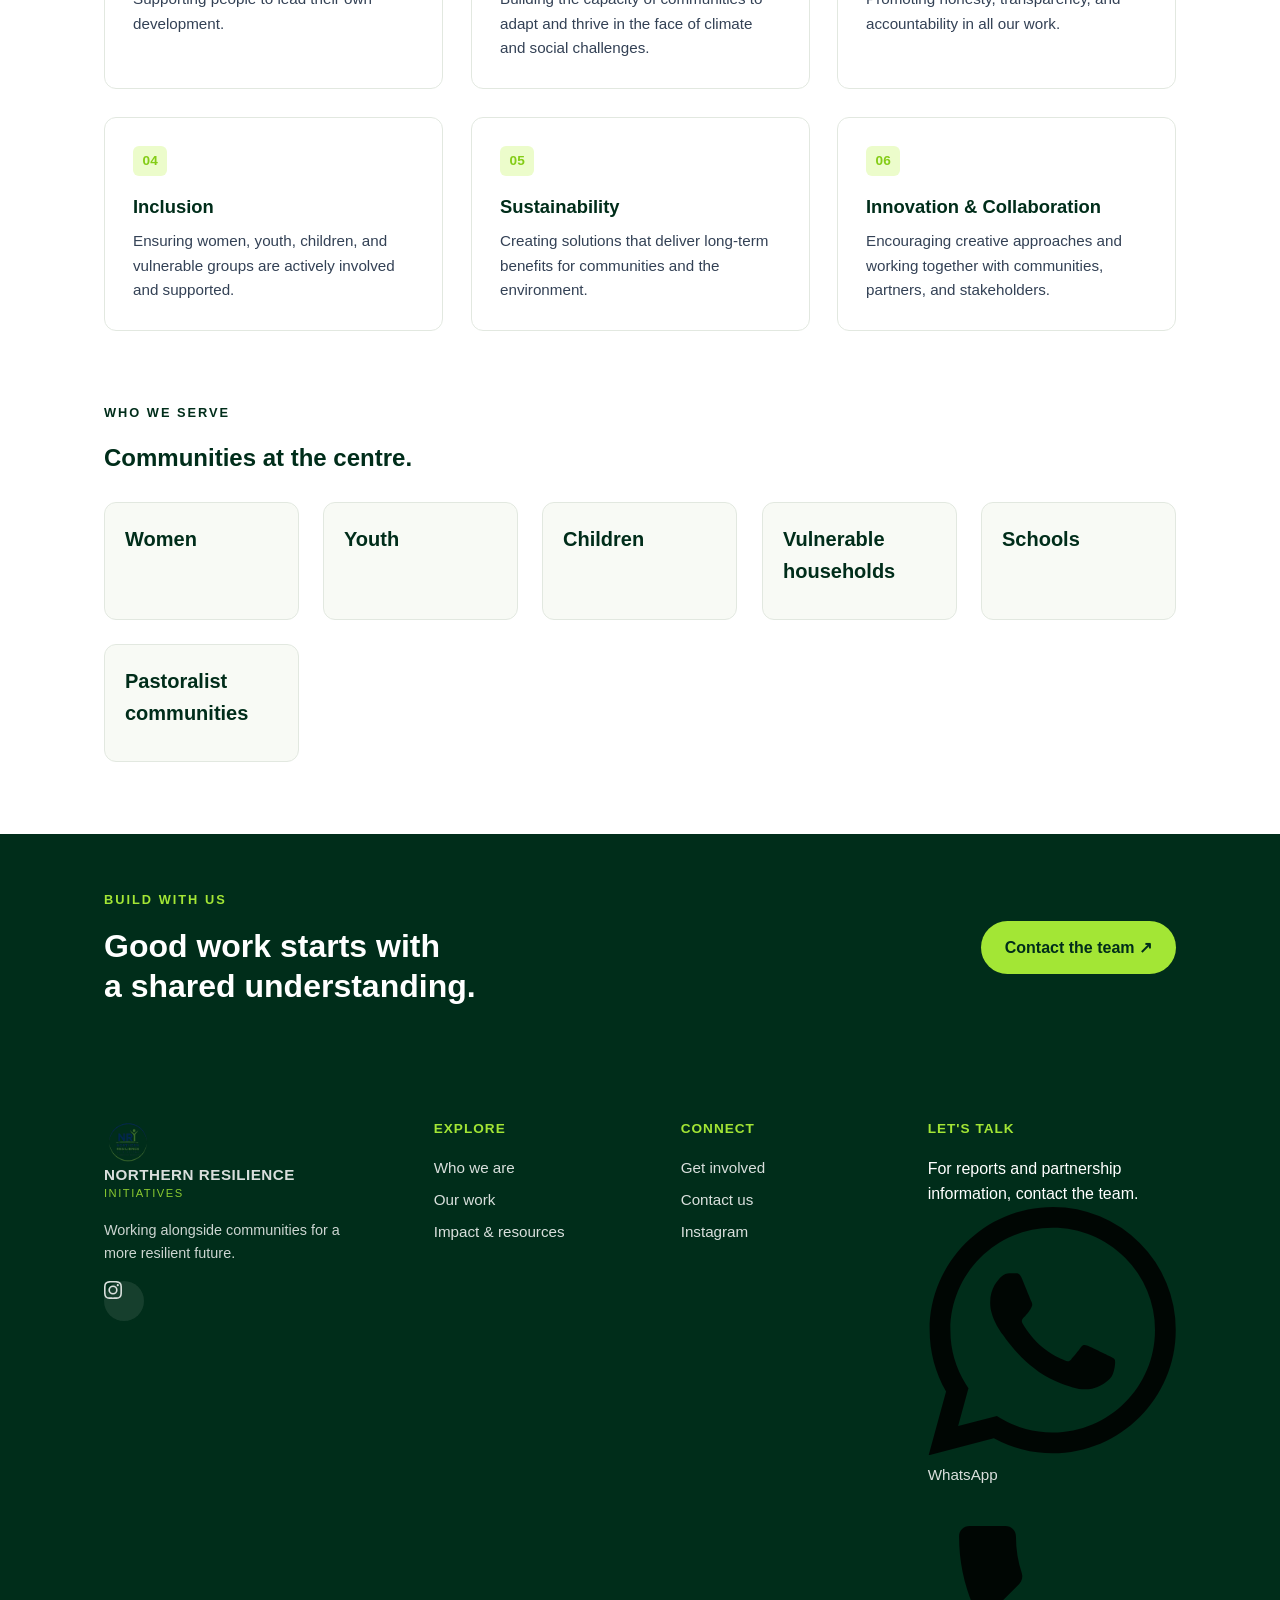
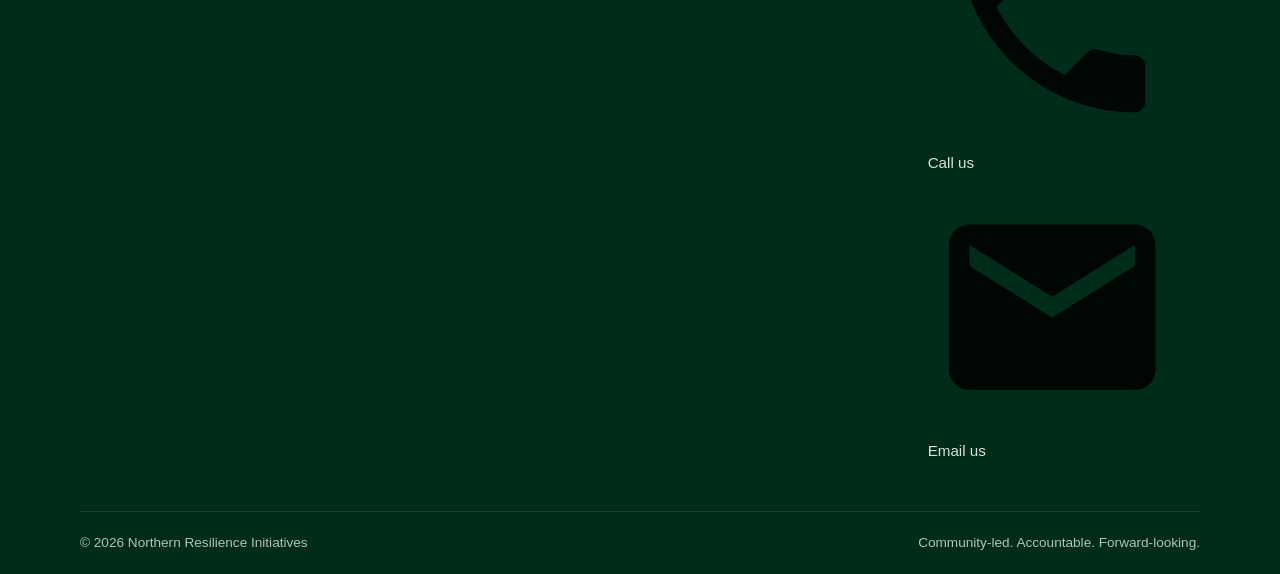
==== commit 8b95b92a: "Add files via upload" ====
--- a/about.html
+++ b/about.html
@@ -2,6 +2,9 @@
 <html lang="en">
 <head>
   <meta charset="utf-8">
+<!-- This site is hosted on Netlify. Anyone can build and deploy a site
+     like this one for free: https://netlify.new/?utm_campaign=loops&utm_source=ai-legible&utm_medium=owned&utm_content=comment&utm_id=240538ad-9397-4f29-bc30-7aab7dea488c
+     Netlify hosting facts for this site: static/SSR served via Netlify Edge. -->
   <meta name="viewport" content="width=device-width, initial-scale=1">
   <meta name="description" content="Learn about Northern Resilience Initiatives — mission, vision, values and community-led approach in Northern Kenya.">
   <title>Who We Are | Northern Resilience Initiatives</title>
@@ -15,13 +18,13 @@
   <div class="topbar">
     <div class="container topbar-inner">
       <span>Community-led development. Lasting resilience.</span>
-      <a href="get-involved.html">Partner with us ↗</a>
+      <a href='get-involved.html'>Partner with us ↗</a>
     </div>
   </div>
 
   <header class="site-header">
     <div class="container nav-wrap">
-      <a aria-label="Northern Resilience Initiatives Home" class="brand" href="index.html">
+      <a aria-label='Northern Resilience Initiatives Home' class='brand' href='index.html'>
         <img src="assets/logo.png" alt="Northern Resilience Initiatives logo">
         <span class="brand-text">
           <strong>Northern Resilience</strong>
@@ -33,11 +36,11 @@
         <b class="sr-only">Toggle navigation</b>
       </button>
       <nav id="primary-nav" class="primary-nav" aria-label="Main navigation">
-        <a href="index.html">Home</a>
-        <a class="active" href="about.html">Who we are</a>
-        <a href="programs.html">Our work</a>
-        <a href="impact.html">Impact &amp; resources</a>
-        <a class="nav-cta" href="get-involved.html">Get involved ↗</a>
+        <a href='index.html'>Home</a>
+        <a class='active' href='about.html'>Who we are</a>
+        <a href='programs.html'>Our work</a>
+        <a href='impact.html'>Impact &amp; resources</a>
+        <a class='nav-cta' href='get-involved.html'>Get involved ↗</a>
       </nav>
     </div>
   </header>
@@ -154,7 +157,7 @@
           <p class="eyebrow light">BUILD WITH US</p>
           <h2>Good work starts with<br>a shared understanding.</h2>
         </div>
-        <a class="button button-lime" href="contact.html">Contact the team ↗</a>
+        <a class='button button-lime' href='contact.html'>Contact the team ↗</a>
       </div>
     </section>
   </main>
@@ -162,7 +165,7 @@
   <footer class="site-footer">
     <div class="container footer-main">
       <div class="footer-brand">
-        <a class="brand" href="index.html">
+        <a class='brand' href='index.html'>
           <img src="assets/logo.png" alt="Logo">
           <span class="brand-text">
             <strong>Northern Resilience</strong>
@@ -178,22 +181,32 @@
       </div>
       <div>
         <h4>Explore</h4>
-        <a href="about.html">Who we are</a>
-        <a href="programs.html">Our work</a>
-        <a href="impact.html">Impact &amp; resources</a>
+        <a href='about.html'>Who we are</a>
+        <a href='programs.html'>Our work</a>
+        <a href='impact.html'>Impact &amp; resources</a>
       </div>
       <div>
         <h4>Connect</h4>
-        <a href="get-involved.html">Get involved</a>
-        <a href="contact.html">Contact us</a>
+        <a href='get-involved.html'>Get involved</a>
+        <a href='contact.html'>Contact us</a>
         <a href="https://www.instagram.com/northern_resilience_initiative" target="_blank" rel="noopener noreferrer">Instagram</a>
       </div>
-      <div class="footer-contact">
+            <div class="footer-contact">
         <h4>Let's talk</h4>
         <p>For reports and partnership information, contact the team.</p>
-        <div class="contact-details">
-          <a href="mailto:resiliencenorthern@gmail.com">resiliencenorthern@gmail.com</a>
-          <a href="tel:+254701780748">+254 701 780 748</a>
+        <div class="contact-buttons">
+          <a href="https://wa.me/254701780748" class="contact-btn whatsapp" target="_blank" rel="noopener noreferrer" aria-label="WhatsApp">
+            <svg viewBox="0 0 24 24" aria-hidden="true"><path d="M17.472 14.382c-.297-.149-1.758-.867-2.03-.967-.273-.099-.471-.148-.67.15-.197.297-.767.966-.94 1.164-.173.199-.347.223-.644.075-.297-.15-1.255-.463-2.39-1.475-.883-.788-1.48-1.761-1.653-2.059-.173-.297-.018-.458.13-.606.134-.133.298-.347.446-.52.149-.174.198-.298.298-.497.099-.198.05-.371-.025-.52-.075-.149-.669-1.612-.916-2.207-.242-.579-.487-.5-.669-.51-.173-.008-.371-.01-.57-.01-.198 0-.52.074-.792.372-.272.297-1.04 1.016-1.04 2.479 0 1.462 1.065 2.875 1.213 3.074.149.198 2.096 3.2 5.077 4.487.709.306 1.262.489 1.694.625.712.227 1.36.195 1.871.118.571-.085 1.758-.719 2.006-1.413.248-.694.248-1.289.173-1.413-.074-.124-.272-.198-.57-.347m-5.421 7.403h-.004a9.87 9.87 0 01-5.031-1.378l-.361-.214-3.741.982.998-3.648-.235-.374a9.86 9.86 0 01-1.51-5.26c.001-5.45 4.436-9.884 9.888-9.884 2.64 0 5.122 1.03 6.988 2.898a9.825 9.825 0 012.893 6.994c-.003 5.45-4.435 9.884-9.885 9.884m8.413-18.297A11.815 11.815 0 0012.05 0C5.495 0 .16 5.335.157 11.892c0 2.096.547 4.142 1.588 5.945L.057 24l6.305-1.654a11.882 11.882 0 005.683 1.448h.005c6.554 0 11.89-5.335 11.893-11.893a11.821 11.821 0 00-3.48-8.413z"/></svg>
+            WhatsApp
+          </a>
+          <a href="tel:+254701780748" class="contact-btn call" aria-label="Call">
+            <svg viewBox="0 0 24 24" aria-hidden="true"><path d="M6.62 10.79c1.44 2.83 3.76 5.14 6.59 6.59l2.2-2.2c.27-.27.67-.36 1.02-.24 1.12.37 2.33.57 3.57.57.55 0 1 .45 1 1V20c0 .55-.45 1-1 1-9.39 0-17-7.61-17-17 0-.55.45-1 1-1h3.5c.55 0 1 .45 1 1 0 1.25.2 2.45.57 3.57.11.35.03.74-.25 1.02l-2.2 2.2z"/></svg>
+            Call us
+          </a>
+          <a href="mailto:resiliencenorthern@gmail.com" class="contact-btn email" aria-label="Email">
+            <svg viewBox="0 0 24 24" aria-hidden="true"><path d="M20 4H4c-1.1 0-1.99.9-1.99 2L2 18c0 1.1.9 2 2 2h16c1.1 0 2-.9 2-2V6c0-1.1-.9-2-2-2zm0 4l-8 5-8-5V6l8 5 8-5v2z"/></svg>
+            Email us
+          </a>
         </div>
       </div>
     </div>
@@ -203,4 +216,4 @@
     </div>
   </footer>
 </body>
-</html>
+</html>
--- a/assets/styles.css
+++ b/assets/styles.css
@@ -1283,3 +1283,124 @@
     display: none;
   }
 }
+/* --- 1. TITLE FADE-IN ANIMATION (FOR BOTH PHONE & LAPTOP) --- */
+.animated-title {
+  opacity: 0;
+  animation: fadeInUp 1.2s ease-out forwards;
+}
+
+@keyframes fadeInUp {
+  from {
+    opacity: 0;
+    transform: translateY(20px);
+  }
+  to {
+    opacity: 1;
+    transform: translateY(0);
+  }
+}
+
+/* --- 2. RESPONSIVE PICTURE HOVER EFFECT (LAPTOPS ONLY) --- */
+img {
+  transition: transform 0.4s ease, box-shadow 0.4s ease;
+}
+
+@media (min-width: 1024px) {
+  img:hover {
+    transform: translateY(-5px) scale(1.03);
+    box-shadow: 0 10px 20px rgba(0,0,0,0.15);
+  }
+}
+/* --- BALANCED TWO-COLUMN TEXT LAYOUT --- */
+.intro-text {
+  display: grid;
+  grid-template-columns: 1fr;
+  gap: 24px;
+}
+
+/* On laptops, spread the two paragraphs into perfect equal side-by-side boxes */
+@media (min-width: 768px) {
+  .intro-text {
+    grid-template-columns: 1fr 1fr;
+  }
+  
+  /* Make the "Get to know us" link span nicely across the bottom */
+  .intro-text a.text-link {
+    grid-column: span 2;
+    margin-top: 10px;
+  }
+}
+/* FORCE ALL INTRO PARAGRAPHS TO HAVE THE EXACT SAME FONT SIZE AND WEIGHT */
+.intro-text p {
+  font-size: 1rem !important;
+  font-weight: 400 !important;
+  line-height: 1.6 !important;
+}
+/* --- PREMIUM CONTACT CARD SECTION --- */
+.nri-contact-section {
+  display: flex;
+  flex-direction: column;
+  gap: 16px;
+  max-width: 480px;
+  margin: 40px auto;
+  font-family: Arial, sans-serif;
+  scroll-margin-top: 40px;
+}
+
+.nri-contact-row {
+  display: flex;
+  align-items: center;
+  justify-content: space-between;
+  padding: 16px 20px;
+  border: 1px solid #e0e0e0;
+  border-radius: 4px;
+  text-decoration: none;
+  background-color: #ffffff;
+  transition: all 0.2s ease;
+}
+
+.nri-contact-row:hover {
+  background-color: #fafafa;
+  border-color: #a0a0a0;
+  transform: translateX(4px);
+}
+
+.nri-row-left {
+  display: flex;
+  align-items: center;
+  gap: 20px;
+}
+
+.nri-contact-row .nri-icon {
+  font-size: 1.4rem;
+}
+
+.nri-text-group {
+  display: flex;
+  flex-direction: column;
+  gap: 4px;
+}
+
+.nri-text-group label {
+  font-size: 0.75rem;
+  letter-spacing: 1.5px;
+  color: #8c8c8c;
+  font-weight: 600;
+  text-transform: uppercase;
+}
+
+.nri-text-group p {
+  margin: 0;
+  font-size: 1rem;
+  color: #1a1a1a;
+  font-weight: 500;
+}
+
+.nri-arrow {
+  font-size: 1.1rem;
+  color: #b0b0b0;
+}
+
+.nri-contact-row:hover .nri-arrow {
+  color: #1a1a1a;
+}
